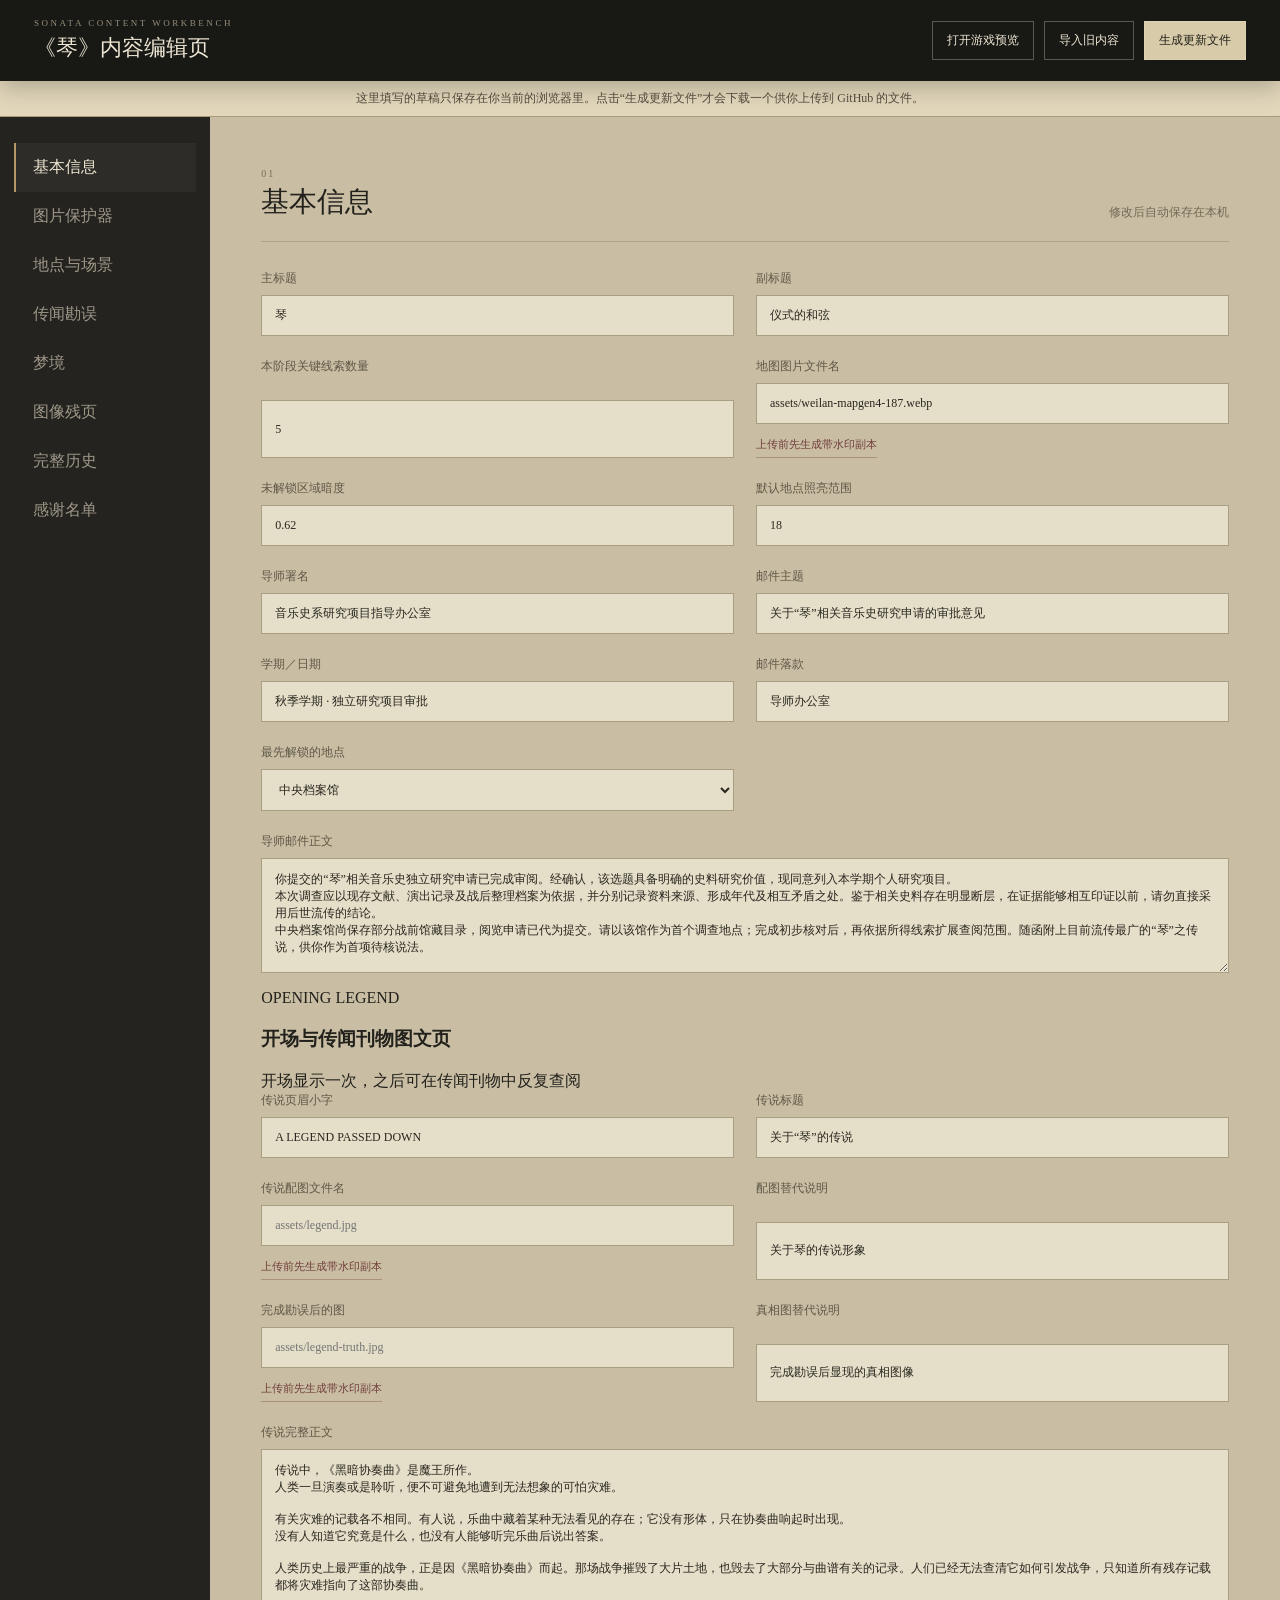
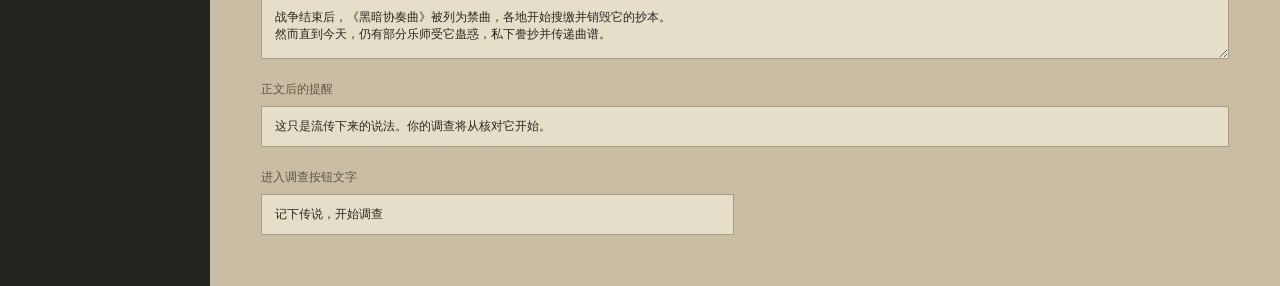
==== editor.html @ 81662b89 "Refresh image protector controls" ====
<!doctype html>
<html lang="zh-CN">
  <head>
    <meta charset="UTF-8" />
    <meta name="viewport" content="width=device-width, initial-scale=1.0" />
    <meta name="robots" content="noindex,nofollow" />
    <title>《琴》内容编辑页</title>
    <link rel="stylesheet" href="editor.css?v=image-protector-1" />
  </head>
  <body>
    <header class="editor-header">
      <div><p>SONATA CONTENT WORKBENCH</p><h1>《琴》内容编辑页</h1></div>
      <div class="header-buttons">
        <a href="index.html?editor-preview=1" target="_blank">打开游戏预览</a>
        <button id="import-button" type="button">导入旧内容</button>
        <button class="export-button" id="export-button" type="button">生成更新文件</button>
        <input id="import-file" type="file" accept=".js,.json" hidden />
      </div>
    </header>

    <div class="privacy-note">这里填写的草稿只保存在你当前的浏览器里。点击“生成更新文件”才会下载一个供你上传到 GitHub 的文件。</div>

    <main class="editor-layout">
      <nav class="editor-nav" aria-label="编辑栏目">
        <button class="is-current" data-section="basic" type="button">基本信息</button>
        <button data-section="protector" type="button">图片保护器</button>
        <button data-section="locations" type="button">地点与场景</button>
        <button data-section="timeline" type="button">传闻勘误</button>
        <button data-section="dream" type="button">梦境</button>
        <button data-section="comics" type="button">图像残页</button>
        <button data-section="history" type="button">完整历史</button>
        <button data-section="credits" type="button">感谢名单</button>
      </nav>

      <div class="editor-main">
        <section class="editor-section is-active" data-editor-section="basic">
          <div class="section-heading"><div><p>01</p><h2>基本信息</h2></div><span>修改后自动保存在本机</span></div>
          <div class="form-grid">
            <label>主标题<input data-path="title" type="text" /></label>
            <label>副标题<input data-path="subtitle" type="text" /></label>
            <label>本阶段关键线索数量<input data-path="keyClueGoal" type="number" min="1" /></label>
            <label>地图图片文件名<input data-path="map.artwork" type="text" placeholder="assets/weilan-empire-map.svg" /></label>
            <label>未解锁区域暗度<input data-path="map.shroudOpacity" type="number" min="0" max="0.86" step="0.05" /></label>
            <label>默认地点照亮范围<input data-path="map.defaultRevealRadius" type="number" min="8" max="36" step="1" /></label>
            <label>导师署名<input data-path="prologue.sender" type="text" /></label>
            <label>邮件主题<input data-path="prologue.subject" type="text" /></label>
            <label>学期／日期<input data-path="prologue.term" type="text" /></label>
            <label>邮件落款<input data-path="prologue.signature" type="text" /></label>
            <label>最先解锁的地点<select id="prologue-first-location"></select></label>
            <label class="full-width">导师邮件正文<textarea data-path="prologue.body"></textarea></label>
          </div>
          <div class="editor-subsection-heading">
            <div><p>OPENING LEGEND</p><h3>开场与传闻刊物图文页</h3></div>
            <span>开场显示一次，之后可在传闻刊物中反复查阅</span>
          </div>
          <div class="form-grid">
            <label>传说页眉小字<input data-path="legend.eyebrow" type="text" /></label>
            <label>传说标题<input data-path="legend.title" type="text" /></label>
            <label>传说配图文件名<input data-path="legend.artwork" type="text" placeholder="assets/legend.jpg" /></label>
            <label>配图替代说明<input data-path="legend.alt" type="text" /></label>
            <label>完成勘误后的图<input data-path="legend.correctedArtwork" type="text" placeholder="assets/legend-truth.jpg" /></label>
            <label>真相图替代说明<input data-path="legend.correctedAlt" type="text" /></label>
            <label class="full-width">传说完整正文<textarea class="long-textarea" data-path="legend.body"></textarea></label>
            <label class="full-width">正文后的提醒<input data-path="legend.note" type="text" /></label>
            <label>进入调查按钮文字<input data-path="legend.action" type="text" /></label>
          </div>
        </section>

        <section class="editor-section" data-editor-section="protector">
          <div class="section-heading"><div><p>LOCAL IMAGE TOOL</p><h2>图片保护器</h2></div><span>原图仅在当前浏览器本地处理</span></div>
          <div class="protector-privacy">
            <b>原图不会被上传或写入网站。</b>
            <p>选择图片后，页面只在你的设备内生成带淡水印的副本。请下载副本并只把副本上传到 GitHub；原图留在你自己的电脑中。</p>
          </div>
          <div class="protector-layout">
            <div class="protector-controls">
              <label>选择本地原图<input id="protector-file" type="file" accept="image/png,image/jpeg,image/webp" /></label>
              <label>重复水印文字<input id="protector-text" type="text" value="© 《琴》· 仅供阅览" /></label>
              <label>水印透明度 <span id="protector-opacity-value">16%</span><input id="protector-opacity" type="range" min="8" max="28" value="16" step="1" /></label>
              <label>输出图片最长边<input id="protector-max-edge" type="number" min="800" max="2400" step="100" value="1800" /><small>建议保持 1800 像素，足够网页阅读，也不会保留过高分辨率。</small></label>
              <button class="protector-download" id="protector-download" type="button" disabled>下载带水印副本</button>
              <p class="protector-status" id="protector-status">请选择一张本地原图开始处理。</p>
            </div>
            <div class="protector-preview">
              <canvas id="protector-canvas" aria-label="带水印图片预览"></canvas>
              <div id="protector-empty">带水印副本将在这里预览</div>
            </div>
          </div>
          <div class="rule-card">
            <b>固定流程</b>
            <p>选择本地原图 → 检查淡水印 → 下载副本 → 只上传文件名带有“-watermarked”的副本 → 把该副本路径填入相应图片位置。</p>
          </div>
        </section>

        <section class="editor-section" data-editor-section="locations">
          <div class="section-heading"><div><p>02</p><h2>地点与场景</h2></div><button id="add-location" type="button">＋ 新增地点</button></div>
          <div class="location-workspace">
            <aside class="item-list" id="location-list"></aside>
            <div class="location-editor" id="location-editor"></div>
          </div>
        </section>

        <section class="editor-section" data-editor-section="timeline">
          <div class="section-heading"><div><p>03</p><h2>传闻勘误模块</h2></div><button id="add-timeline-module" type="button">＋ 新增传闻</button></div>
          <p class="section-help">每条传闻填写一段“传说正文中要点击的原句”，再勾选能够反驳它的调查点。全部原句被找到、全部关键线索收齐后，玩家才能开始传闻勘误。</p>
          <div id="timeline-editor"></div>
        </section>

        <section class="editor-section" data-editor-section="dream">
          <div class="section-heading"><div><p>04</p><h2>梦境</h2></div></div>
          <div class="form-grid"><label>初始形态<select data-path="dream.initialForm"><option value="black">黑底</option><option value="white">白底</option></select></label><label>首次梦境所需关键线索<input data-path="dream.unlockAtKeyClues" type="number" min="1"></label><label>另一形态所需关键线索<input data-path="dream.secondFormRequiredKeyClues" type="number" min="1"></label></div>
          <div class="rule-card"><b>梦境会随现实调查逐步更新：</b><p>达到首次梦境线索数后出现休息提示；另一形态还需要现实进度和当前梦境调查点同时满足。</p></div>
          <div id="dream-visual-editor"></div>
          <details><summary>预留对话模块（当前关闭）</summary><label class="toggle-label"><input data-path="dream.dialogueEnabled" type="checkbox" />以后启用梦境对话</label><p class="section-help">现在不会显示任何对话。这项只保留代码位置。</p></details>
        </section>

        <section class="editor-section" data-editor-section="comics">
          <div class="section-heading"><div><p>05</p><h2>图像残页</h2></div></div>
          <p class="section-help">五页漫画会按照下面选择的调查阶段逐页解锁。漫画图片建议按顺序放入 assets/comics 文件夹；第一次解锁前，游戏中不会出现“图像残页”栏目。</p>
          <div id="comics-editor"></div>
        </section>

        <section class="editor-section" data-editor-section="history">
          <div class="section-heading"><div><p>06</p><h2>完整历史正文</h2></div><button id="add-history" type="button">＋ 新增段落</button></div>
          <p class="section-help">传闻勘误只展示调查结论；全部更正后，玩家会先读完五页漫画，再翻到这里填写的完整故事纸页。每段也可以搭配一张图片。</p>
          <div id="history-editor"></div>
        </section>

        <section class="editor-section" data-editor-section="credits">
          <div class="section-heading"><div><p>07</p><h2>感谢名单</h2></div></div>
          <p class="section-help">每行填写一个名字。游戏结束后会自动向上滚动。</p>
          <div class="form-grid credits-grid">
            <label>策划／原案<textarea data-credit="planning"></textarea></label>
            <label>画师<textarea data-credit="artists"></textarea></label>
            <label>文手<textarea data-credit="writers"></textarea></label>
            <label>音乐<textarea data-credit="music"></textarea></label>
            <label>特别感谢<textarea data-credit="thanks"></textarea></label>
          </div>
        </section>
      </div>
    </main>

    <div class="save-indicator" id="save-indicator">已保存在本机</div>
    <script src="content.js"></script>
    <script src="editor.js?v=image-protector-2"></script>
  </body>
</html>
---- editor.css ----
:root { --ink:#22211c; --paper:#e5dcc5; --paper2:#f0ead9; --wine:#713e3b; --line:rgba(55,49,37,.2); }
* { box-sizing:border-box; }
html, body { margin:0; min-height:100%; }
body { color:var(--ink); background:#c9bea3; font-family:"Noto Serif SC","Songti SC",SimSun,serif; }
button, input, textarea, select { font:inherit; }
.editor-header { position:sticky; z-index:10; top:0; display:flex; justify-content:space-between; align-items:center; gap:20px; padding:18px 34px; color:#eee6d3; background:#181815; box-shadow:0 5px 24px rgba(0,0,0,.25); }
.editor-header p { margin:0; color:#968e7c; font-size:9px; letter-spacing:.28em; }
.editor-header h1 { margin:5px 0 0; font-size:22px; font-weight:400; }
.header-buttons { display:flex; gap:10px; flex-wrap:wrap; }
.header-buttons button,.header-buttons a,.section-heading button { padding:10px 14px; border:1px solid rgba(235,225,202,.32); color:inherit; cursor:pointer; text-decoration:none; background:transparent; font-size:12px; }
.header-buttons .export-button { color:#211f19; background:#d8cba9; }
.privacy-note { padding:9px 28px; color:#544d3e; background:#e2d7bb; border-bottom:1px solid #a99a7d; text-align:center; font-size:12px; }
.editor-layout { display:grid; grid-template-columns:210px 1fr; min-height:calc(100vh - 116px); }
.editor-nav { padding:26px 14px; background:#24231f; }
.editor-nav button { display:block; width:100%; padding:14px 17px; border:0; border-left:2px solid transparent; color:#9e9788; cursor:pointer; text-align:left; background:transparent; }
.editor-nav button:hover,.editor-nav button.is-current { color:#f0e7d3; border-left-color:#b59964; background:rgba(255,255,255,.04); }
.editor-main { min-width:0; padding:clamp(20px,4vw,54px); }
.editor-section { display:none; width:min(1100px,100%); margin:auto; }
.editor-section.is-active { display:block; }
.section-heading { display:flex; justify-content:space-between; align-items:end; margin-bottom:28px; padding-bottom:20px; border-bottom:1px solid var(--line); }
.section-heading p { margin:0; color:#796c55; font-size:10px; letter-spacing:.2em; }
.section-heading h2 { margin:4px 0 0; font-size:28px; font-weight:400; }
.section-heading span,.section-help { color:#716957; font-size:12px; }
.section-heading button { color:#332f26; border-color:#95876c; }
.form-grid { display:grid; grid-template-columns:repeat(2,minmax(0,1fr)); gap:22px; }
.full-width { grid-column:1 / -1; }
label { display:grid; gap:8px; color:#5f5747; font-size:12px; }
input,textarea,select { width:100%; padding:12px 13px; border:1px solid #a99d82; color:#29271f; background:rgba(245,239,222,.66); outline:none; }
input:focus,textarea:focus,select:focus { border-color:#6f5147; box-shadow:0 0 0 2px rgba(113,62,59,.1); }
textarea { min-height:115px; resize:vertical; }
textarea.long-textarea { min-height:210px; }
.location-workspace { display:grid; grid-template-columns:220px 1fr; gap:24px; }
.item-list { display:flex; flex-direction:column; gap:7px; }
.item-list button { padding:13px; border:1px solid var(--line); color:#4a4437; cursor:pointer; text-align:left; background:rgba(240,234,217,.4); }
.item-list button.is-current { color:#fff5df; background:#5c5040; }
.location-editor { min-width:0; padding:25px; background:rgba(239,232,213,.72); }
.scene-picker { display:flex; gap:7px; margin:20px 0; padding-bottom:12px; border-bottom:1px solid var(--line); }
.scene-picker button { padding:8px 12px; border:1px solid #9d9075; color:#4e4739; cursor:pointer; background:transparent; }
.scene-picker button.is-current { color:#fff3dc; background:#5d5141; }
.scene-picker button:disabled { opacity:.4; cursor:default; }
.editor-card { margin:14px 0; padding:18px; border:1px solid var(--line); background:rgba(242,236,219,.55); }
.card-head { display:flex; justify-content:space-between; gap:14px; margin-bottom:14px; }
.card-head h3 { margin:0; font-size:17px; font-weight:400; }
.remove-button { border:0; color:#7a3d38; cursor:pointer; background:transparent; }
.hotspot-preview { position:relative; width:100%; aspect-ratio:16/9; margin:20px 0; overflow:hidden; cursor:crosshair; background-color:#39362f; background-image:linear-gradient(135deg,#35332b,#81755e); background-position:center; background-repeat:no-repeat; background-size:contain; }
.hotspot-preview::before { position:absolute; inset:0; display:grid; place-items:center; content:"点击画面放置当前调查点"; color:#d9cfb6; letter-spacing:.15em; font-size:12px; }
.hotspot-preview.has-image::before { display:none; }
.preview-dot { position:absolute; z-index:2; width:18px; height:18px; border:2px solid #fff1c6; border-radius:50%; background:#7e433e; transform:translate(-50%,-50%); }
.preview-dot.is-current { box-shadow:0 0 0 4px #e1c784,0 0 22px #f0d787; }
.map-placement-preview { position:relative; width:min(100%,760px); aspect-ratio:1; margin:24px auto 8px; overflow:hidden; touch-action:none; cursor:crosshair; background-color:#c9bea3; background-size:contain; background-repeat:no-repeat; background-position:center; box-shadow:inset 0 0 0 1px rgba(55,49,37,.25),0 12px 30px rgba(54,46,31,.14); }
.map-editor-dot { position:absolute; z-index:2; width:18px; height:18px; padding:0; border:3px solid #f5e9c8; border-radius:50%; cursor:pointer; background:#766f62; box-shadow:0 0 0 2px #4c463c,0 3px 12px rgba(0,0,0,.42); transform:translate(-50%,-50%); }
.map-editor-dot span { position:absolute; top:22px; left:50%; width:max-content; max-width:150px; padding:4px 7px; color:#332d23; background:rgba(239,230,204,.9); font-size:10px; white-space:nowrap; transform:translateX(-50%); box-shadow:0 2px 7px rgba(52,43,27,.18); }
.map-editor-dot.is-current { cursor:grab; background:#7e433e; box-shadow:0 0 0 3px #d8bf7a,0 0 22px rgba(221,190,110,.9); }
.map-editor-dot.is-current:active { cursor:grabbing; }
.hotspot-row { display:grid; grid-template-columns:1fr 110px auto; gap:10px; align-items:end; margin:10px 0; }
.timeline-edit-row { display:grid; grid-template-columns:40px 1fr 1.5fr auto; gap:12px; align-items:center; margin:10px 0; padding:13px; border:1px solid var(--line); background:rgba(240,234,217,.45); }
.timeline-edit-row > span { text-align:center; }
.timeline-module-editor { margin:18px 0; padding:20px; border:1px solid var(--line); background:rgba(240,234,217,.48); }
.timeline-module-editor > .form-grid { margin-bottom:16px; }
.module-events { margin:14px 0; }
.evidence-picker { display:grid; grid-template-columns:repeat(2,minmax(0,1fr)); gap:10px; }
.evidence-picker label { display:flex; align-items:flex-start; gap:10px; padding:12px; border:1px solid var(--line); background:rgba(246,240,224,.48); }
.evidence-picker input { width:auto; margin-top:4px; }
.evidence-picker span { display:grid; gap:4px; }
.evidence-picker b { color:#3f3a2f; font-weight:400; }
.evidence-picker small { color:#897e68; font-size:9px; }
.history-edit-row { display:grid; grid-template-columns:1fr 2fr auto; gap:12px; margin:10px 0; padding:13px; border:1px solid var(--line); }
.history-meta-fields { display:grid; gap:10px; align-content:start; }
.comic-title-field { max-width:520px; margin:0 0 22px; }
.comic-editor-grid { display:grid; gap:20px; }
.comic-editor-card { padding:20px; border:1px solid var(--line); background:rgba(240,234,217,.5); }
.comic-editor-card .card-head span { color:#8b806a; font-size:10px; letter-spacing:.1em; }
.comic-editor-preview { display:grid; place-content:center; gap:8px; width:min(420px,100%); min-height:220px; margin:0 0 20px; color:#7a705d; text-align:center; background:#d4cab0; box-shadow:inset 0 0 0 1px rgba(54,48,37,.2); }
.comic-editor-preview img { display:block; width:100%; max-height:520px; object-fit:contain; }
.comic-editor-preview span { font-size:10px; letter-spacing:.18em; }
.comic-editor-preview b { font-weight:400; }
.rule-card { margin:26px 0; padding:20px; border-left:3px solid #8c6e54; background:rgba(240,234,217,.55); }
.rule-card p { margin:8px 0 0; color:#6e6553; line-height:1.7; }
.dream-form-tabs,.dream-place-tools { display:flex; gap:8px; margin:18px 0; }
.dream-form-tabs button,.dream-place-tools button { padding:9px 13px; border:1px solid #94866d; color:#554d3e; cursor:pointer; background:transparent; }
.dream-form-tabs button.is-current,.dream-place-tools button.is-current { color:#fff2da; background:#5e5140; }
.dream-preview { position:relative; width:100%; aspect-ratio:16/9; margin:18px 0; overflow:hidden; touch-action:none; background-color:#161513; background-size:contain; background-position:center; background-repeat:no-repeat; }
.dream-preview.is-white { background-color:#eee8d9; }
.dream-preview::before { position:absolute; inset:0; display:grid; place-items:center; content:"选择本机图片后可直接在稿件上定位"; color:#a99f8b; font-size:12px; letter-spacing:.12em; pointer-events:none; }
.dream-preview.has-image::before { display:none; }
.dream-editor-dot { position:absolute; z-index:3; width:22px; height:22px; border:2px solid #fff1c8; border-radius:50%; cursor:grab; background:#7c403c; box-shadow:0 0 0 3px rgba(28,25,20,.45); transform:translate(-50%,-50%); }
.dream-editor-dot.is-current { box-shadow:0 0 0 4px #e1c784,0 0 20px #e8c772; }
.dream-editor-light { position:absolute; z-index:4; width:16px; height:16px; border:0; border-radius:50%; cursor:grab; background:#fff2b6; box-shadow:0 0 9px #fff0a7,0 0 28px #f2d279; transform:translate(-50%,-50%); }
.dream-editor-cards { display:grid; gap:10px; margin-top:16px; }
details { margin-top:24px; padding:18px; border:1px solid var(--line); }
summary { cursor:pointer; }
.toggle-label { display:flex; align-items:center; gap:10px; margin-top:18px; }
.toggle-label input { width:auto; }
.credits-grid textarea { min-height:160px; }
.save-indicator { position:fixed; right:18px; bottom:18px; padding:9px 13px; color:#e8dfca; background:rgba(31,30,26,.9); font-size:11px; opacity:0; transform:translateY(6px); transition:.18s; }
.save-indicator.is-visible { opacity:1; transform:none; }
@media(max-width:760px){
  .editor-header { position:relative; align-items:flex-start; padding:16px; }
  .header-buttons { justify-content:flex-end; }
  .editor-layout { grid-template-columns:1fr; }
  .editor-nav { position:sticky; z-index:8; top:0; display:flex; overflow:auto; padding:5px; }
  .editor-nav button { width:auto; flex:0 0 auto; border-left:0; border-bottom:2px solid transparent; }
  .editor-nav button.is-current { border-bottom-color:#b59964; }
  .editor-main { padding:20px 14px; }
  .form-grid,.location-workspace { grid-template-columns:1fr; }
  .item-list { flex-direction:row; overflow:auto; }
  .item-list button { flex:0 0 auto; }
  .hotspot-row,.timeline-edit-row,.history-edit-row,.evidence-picker { grid-template-columns:1fr; }
  .comic-editor-card { padding:14px; }
}

/* Local image protector */
.protector-privacy { margin:0 0 24px; padding:18px 20px; border-left:3px solid #55766f; background:rgba(240,234,217,.62); }
.protector-privacy b { color:#3e5f58; font-weight:600; }
.protector-privacy p { margin:8px 0 0; color:#625b4c; font-size:13px; line-height:1.8; }
.protector-layout { display:grid; grid-template-columns:minmax(260px,360px) 1fr; gap:26px; align-items:start; }
.protector-controls { display:grid; gap:18px; padding:22px; border:1px solid var(--line); background:rgba(240,234,217,.54); }
.protector-controls label > span { justify-self:end; color:#76524a; font-size:11px; }
.protector-controls input[type="range"] { padding:0; accent-color:#713e3b; }
.protector-controls small { color:#7b725f; line-height:1.6; }
.protector-download { padding:12px 16px; border:1px solid #5c5140; color:#f1e8d4; cursor:pointer; background:#39342b; }
.protector-download:disabled { cursor:default; opacity:.38; }
.protector-status { margin:0; color:#68604f; font-size:12px; line-height:1.7; }
.protector-preview { position:relative; display:grid; place-items:center; min-height:430px; overflow:auto; padding:18px; border:1px solid var(--line); background-color:#bcb197; background-image:linear-gradient(45deg,rgba(255,255,255,.12) 25%,transparent 25%),linear-gradient(-45deg,rgba(255,255,255,.12) 25%,transparent 25%),linear-gradient(45deg,transparent 75%,rgba(255,255,255,.12) 75%),linear-gradient(-45deg,transparent 75%,rgba(255,255,255,.12) 75%); background-position:0 0,0 10px,10px -10px,-10px 0; background-size:20px 20px; }
.protector-preview canvas { display:block; max-width:100%; max-height:70vh; box-shadow:0 12px 34px rgba(48,39,26,.24); }
#protector-empty { color:#6f6655; font-size:12px; letter-spacing:.08em; }
.protect-image-shortcut { justify-self:start; padding:5px 0; border:0; border-bottom:1px solid rgba(113,62,59,.34); color:#713e3b; cursor:pointer; background:transparent; font-size:11px; }
.protect-image-shortcut:hover { border-bottom-color:#713e3b; }
@media(max-width:760px){
  .protector-layout { grid-template-columns:1fr; }
  .protector-preview { min-height:280px; }
}
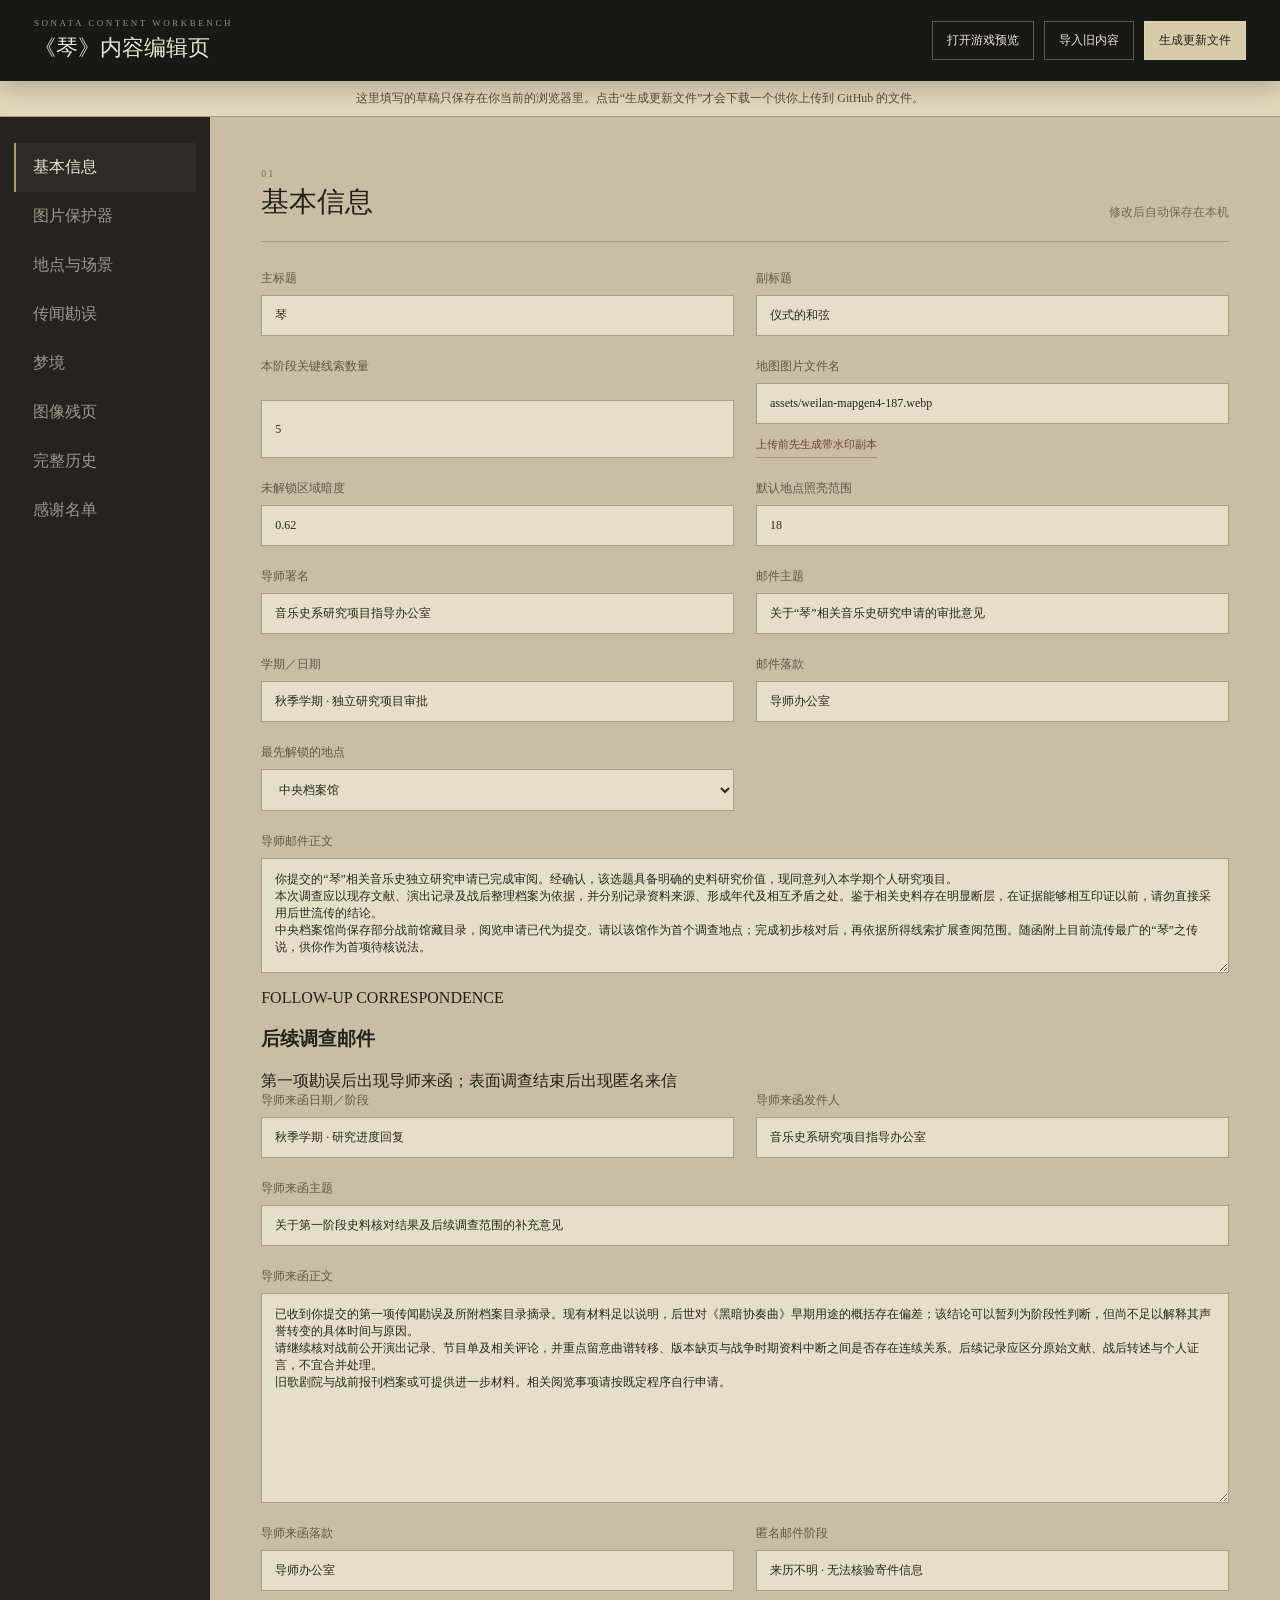
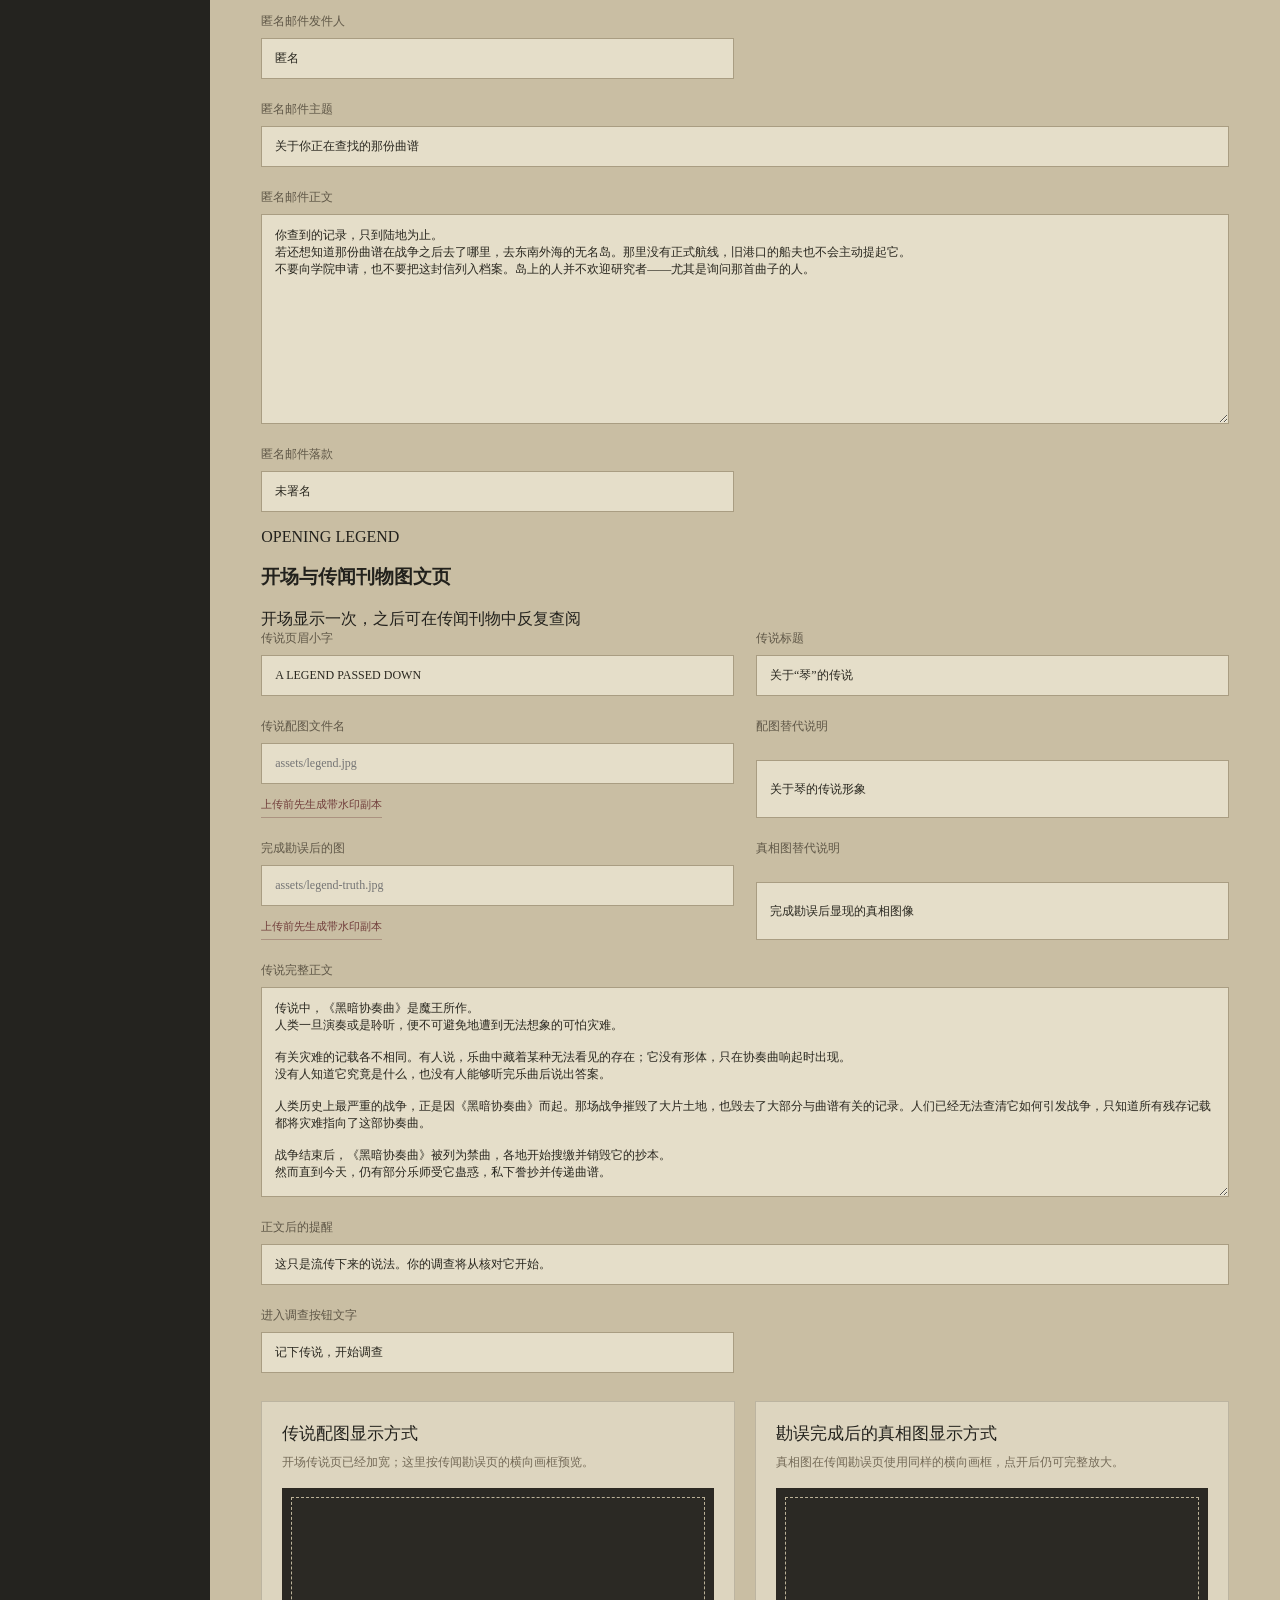
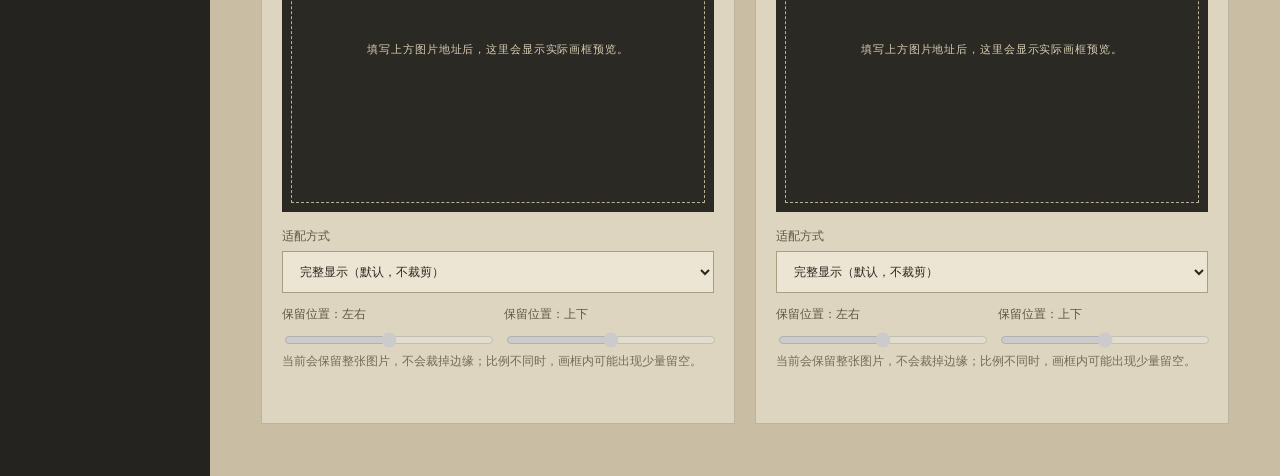
==== commit 5f9e33a8: "在编辑页加入后续邮件文本" ====
--- a/editor.html
+++ b/editor.html
@@ -5,7 +5,7 @@
     <meta name="viewport" content="width=device-width, initial-scale=1.0" />
     <meta name="robots" content="noindex,nofollow" />
     <title>《琴》内容编辑页</title>
-    <link rel="stylesheet" href="editor.css?v=image-protector-1" />
+    <link rel="stylesheet" href="editor.css?v=image-protector-6" />
   </head>
   <body>
     <header class="editor-header">
@@ -50,6 +50,22 @@
             <label class="full-width">导师邮件正文<textarea data-path="prologue.body"></textarea></label>
           </div>
           <div class="editor-subsection-heading">
+            <div><p>FOLLOW-UP CORRESPONDENCE</p><h3>后续调查邮件</h3></div>
+            <span>第一项勘误后出现导师来函；表面调查结束后出现匿名来信</span>
+          </div>
+          <div class="form-grid">
+            <label>导师来函日期／阶段<input data-path="correspondence.mentorFollowup.term" type="text" /></label>
+            <label>导师来函发件人<input data-path="correspondence.mentorFollowup.sender" type="text" /></label>
+            <label class="full-width">导师来函主题<input data-path="correspondence.mentorFollowup.subject" type="text" /></label>
+            <label class="full-width">导师来函正文<textarea class="long-textarea" data-path="correspondence.mentorFollowup.body"></textarea></label>
+            <label>导师来函落款<input data-path="correspondence.mentorFollowup.signature" type="text" /></label>
+            <label>匿名邮件阶段<input data-path="correspondence.anonymous.term" type="text" /></label>
+            <label>匿名邮件发件人<input data-path="correspondence.anonymous.sender" type="text" /></label>
+            <label class="full-width">匿名邮件主题<input data-path="correspondence.anonymous.subject" type="text" /></label>
+            <label class="full-width">匿名邮件正文<textarea class="long-textarea" data-path="correspondence.anonymous.body"></textarea></label>
+            <label>匿名邮件落款<input data-path="correspondence.anonymous.signature" type="text" /></label>
+          </div>
+          <div class="editor-subsection-heading">
             <div><p>OPENING LEGEND</p><h3>开场与传闻刊物图文页</h3></div>
             <span>开场显示一次，之后可在传闻刊物中反复查阅</span>
           </div>
@@ -64,6 +80,7 @@
             <label class="full-width">正文后的提醒<input data-path="legend.note" type="text" /></label>
             <label>进入调查按钮文字<input data-path="legend.action" type="text" /></label>
           </div>
+          <div class="image-layout-editor" id="legend-image-layout" aria-label="传说图片显示与裁剪设置"></div>
         </section>
 
         <section class="editor-section" data-editor-section="protector">
@@ -74,15 +91,28 @@
           </div>
           <div class="protector-layout">
             <div class="protector-controls">
-              <label>选择本地原图<input id="protector-file" type="file" accept="image/png,image/jpeg,image/webp" /></label>
-              <label>重复水印文字<input id="protector-text" type="text" value="© 《琴》· 仅供阅览" /></label>
-              <label>水印透明度 <span id="protector-opacity-value">16%</span><input id="protector-opacity" type="range" min="8" max="28" value="16" step="1" /></label>
+              <div class="protector-file-row">
+                <label class="protector-file-label">选择本地原图<input id="protector-file" type="file" accept="image/png,image/jpeg,image/webp" /></label>
+                <button class="protector-clear-file" id="protector-clear-file" type="button" aria-label="清除已选择的本地原图" title="清除已选择图片" hidden>×</button>
+              </div>
+              <label>角落水印文字<input id="protector-text" type="text" value="© 《琴》· 仅供阅览" /></label>
+              <label>角落文字透明度 <span id="protector-opacity-value">20%</span><input id="protector-opacity" type="range" min="8" max="32" value="20" step="1" /></label>
+              <label>斜纹不透明度 <span id="protector-slash-value">3%</span><input id="protector-slash" type="range" min="0" max="10" value="3" step="1" /><small>数值越低越透明；默认使用很浅的 3%。</small></label>
+              <label>斜纹粗细 <span id="protector-slash-width-value">5</span><input id="protector-slash-width" type="range" min="2" max="8" value="5" step="0.5" /><small>默认比上一版稍粗，可直接观察预览调整。</small></label>
+              <label>斜纹间距 <span id="protector-slash-spacing-value">20</span><input id="protector-slash-spacing" type="range" min="12" max="32" value="20" step="1" /><small>数值越大，斜纹之间越宽松。</small></label>
+              <label>灰色明度 <span id="protector-slash-gray-value">175</span><input id="protector-slash-gray" type="range" min="100" max="220" value="175" step="5" /><small>数值越高，灰色本身越浅。</small></label>
+              <label class="protector-toggle"><input id="protector-safe-enabled" type="checkbox" checked /><span>启用圆形水印避让区</span></label>
+              <label>避让区大小 <span id="protector-safe-size-value">25%</span><input id="protector-safe-size" type="range" min="10" max="45" value="25" step="1" /><small>拖动预览图中的圆圈，放到人物脸部或重要细节上。</small></label>
+              <label>全图细颗粒强度 <span id="protector-texture-value">5%</span><input id="protector-texture" type="range" min="0" max="10" value="5" step="1" /><small>细颗粒会轻微调整全图像素，不随避让区消失，也不会写入原文件。</small></label>
               <label>输出图片最长边<input id="protector-max-edge" type="number" min="800" max="2400" step="100" value="1800" /><small>建议保持 1800 像素，足够网页阅读，也不会保留过高分辨率。</small></label>
               <button class="protector-download" id="protector-download" type="button" disabled>下载带水印副本</button>
               <p class="protector-status" id="protector-status">请选择一张本地原图开始处理。</p>
             </div>
-            <div class="protector-preview">
-              <canvas id="protector-canvas" aria-label="带水印图片预览"></canvas>
+            <div class="protector-preview" id="protector-preview">
+              <div class="protector-canvas-stage" id="protector-canvas-stage" hidden>
+                <canvas id="protector-canvas" aria-label="带水印图片预览"></canvas>
+                <button class="protector-safe-zone" id="protector-safe-zone" type="button" aria-label="拖动水印避让区"><span>拖动避让区</span></button>
+              </div>
               <div id="protector-empty">带水印副本将在这里预览</div>
             </div>
           </div>
@@ -142,6 +172,6 @@
 
     <div class="save-indicator" id="save-indicator">已保存在本机</div>
     <script src="content.js"></script>
-    <script src="editor.js?v=image-protector-2"></script>
+    <script src="editor.js?v=image-protector-6"></script>
   </body>
 </html>
--- a/editor.css
+++ b/editor.css
@@ -94,6 +94,25 @@
 .credits-grid textarea { min-height:160px; }
 .save-indicator { position:fixed; right:18px; bottom:18px; padding:9px 13px; color:#e8dfca; background:rgba(31,30,26,.9); font-size:11px; opacity:0; transform:translateY(6px); transition:.18s; }
 .save-indicator.is-visible { opacity:1; transform:none; }
+
+.image-layout-editor { display:grid; grid-template-columns:repeat(auto-fit,minmax(300px,1fr)); gap:20px; margin-top:28px; }
+.image-layout-card { padding:20px; border:1px solid var(--line); background:rgba(240,234,217,.52); }
+.image-layout-card h4 { margin:0 0 7px; font-size:17px; font-weight:400; }
+.image-layout-card > p { margin:0 0 16px; color:#756b58; font-size:12px; line-height:1.7; }
+.image-crop-preview { position:relative; width:100%; aspect-ratio:4/3; overflow:hidden; touch-action:none; cursor:crosshair; color:#d8cdb4; background-color:#2b2924; background-position:center; background-repeat:no-repeat; background-size:contain; box-shadow:inset 0 0 0 1px rgba(45,39,30,.45); }
+.image-crop-preview::after { position:absolute; inset:9px; content:""; border:1px dashed rgba(245,231,197,.72); pointer-events:none; }
+.image-crop-preview.is-contain { cursor:default; }
+.image-crop-preview .crop-empty { position:absolute; inset:0; display:grid; place-items:center; padding:22px; text-align:center; font-size:11px; line-height:1.8; letter-spacing:.08em; }
+.crop-focus-marker { position:absolute; z-index:2; width:28px; height:28px; border:1px solid #fff0bc; border-radius:50%; pointer-events:none; transform:translate(-50%,-50%); box-shadow:0 0 0 3px rgba(35,31,24,.35); }
+.crop-focus-marker::before,.crop-focus-marker::after { position:absolute; top:50%; left:50%; content:""; background:#fff0bc; transform:translate(-50%,-50%); }
+.crop-focus-marker::before { width:38px; height:1px; }
+.crop-focus-marker::after { width:1px; height:38px; }
+.image-crop-preview.is-contain .crop-focus-marker { display:none; }
+.image-layout-controls { display:grid; gap:13px; margin-top:16px; }
+.image-layout-controls label { gap:6px; }
+.image-axis-row { display:grid; grid-template-columns:1fr 1fr; gap:12px; }
+.image-axis-row input[type="range"] { padding:0; }
+.image-layout-hint { min-height:36px; margin:10px 0 0; color:#776d5a; font-size:11px; line-height:1.65; }
 @media(max-width:760px){
   .editor-header { position:relative; align-items:flex-start; padding:16px; }
   .header-buttons { justify-content:flex-end; }
@@ -130,3 +149,23 @@
   .protector-layout { grid-template-columns:1fr; }
   .protector-preview { min-height:280px; }
 }
+
+/* Designed watermark controls and safe zone */
+.protector-toggle { display:flex; grid-template-columns:auto 1fr; align-items:center; gap:10px; }
+.protector-toggle input { width:18px; height:18px; margin:0; accent-color:#713e3b; }
+.protector-toggle span { color:#514a3d; font-size:12px; }
+.protector-canvas-stage { position:relative; display:inline-block; width:fit-content; max-width:100%; max-height:70vh; line-height:0; }
+.protector-canvas-stage canvas { width:100%; height:100%; max-height:70vh; object-fit:contain; }
+.protector-safe-zone { position:absolute; z-index:3; display:grid; place-items:center; aspect-ratio:1; padding:0; border:1px dashed rgba(244,235,208,.95); border-radius:50%; color:#fff7df; cursor:grab; background:radial-gradient(circle,rgba(255,255,255,.03) 58%,rgba(30,25,21,.16) 100%); box-shadow:0 0 0 1px rgba(54,45,35,.42),0 0 18px rgba(248,232,189,.2); transform:translate(-50%,-50%); touch-action:none; }
+.protector-safe-zone:active { cursor:grabbing; }
+.protector-safe-zone span { padding:4px 7px; border-radius:12px; background:rgba(27,23,19,.62); font-size:10px; line-height:1.2; white-space:nowrap; }
+.protector-safe-zone[hidden] { display:none; }
+
+
+/* Fine-grain protector and local-file clear control */
+.protector-file-row { display:grid; grid-template-columns:minmax(0,1fr) 38px; gap:10px; align-items:end; }
+.protector-file-label { min-width:0; }
+.protector-clear-file { display:grid; place-items:center; width:38px; height:38px; padding:0; border:1px solid rgba(113,62,59,.44); color:#713e3b; cursor:pointer; background:rgba(255,250,239,.55); font:400 23px/1 Georgia,serif; }
+.protector-clear-file:hover { border-color:#713e3b; background:rgba(255,250,239,.92); }
+.protector-clear-file[hidden],
+.protector-canvas-stage[hidden] { display:none; }
